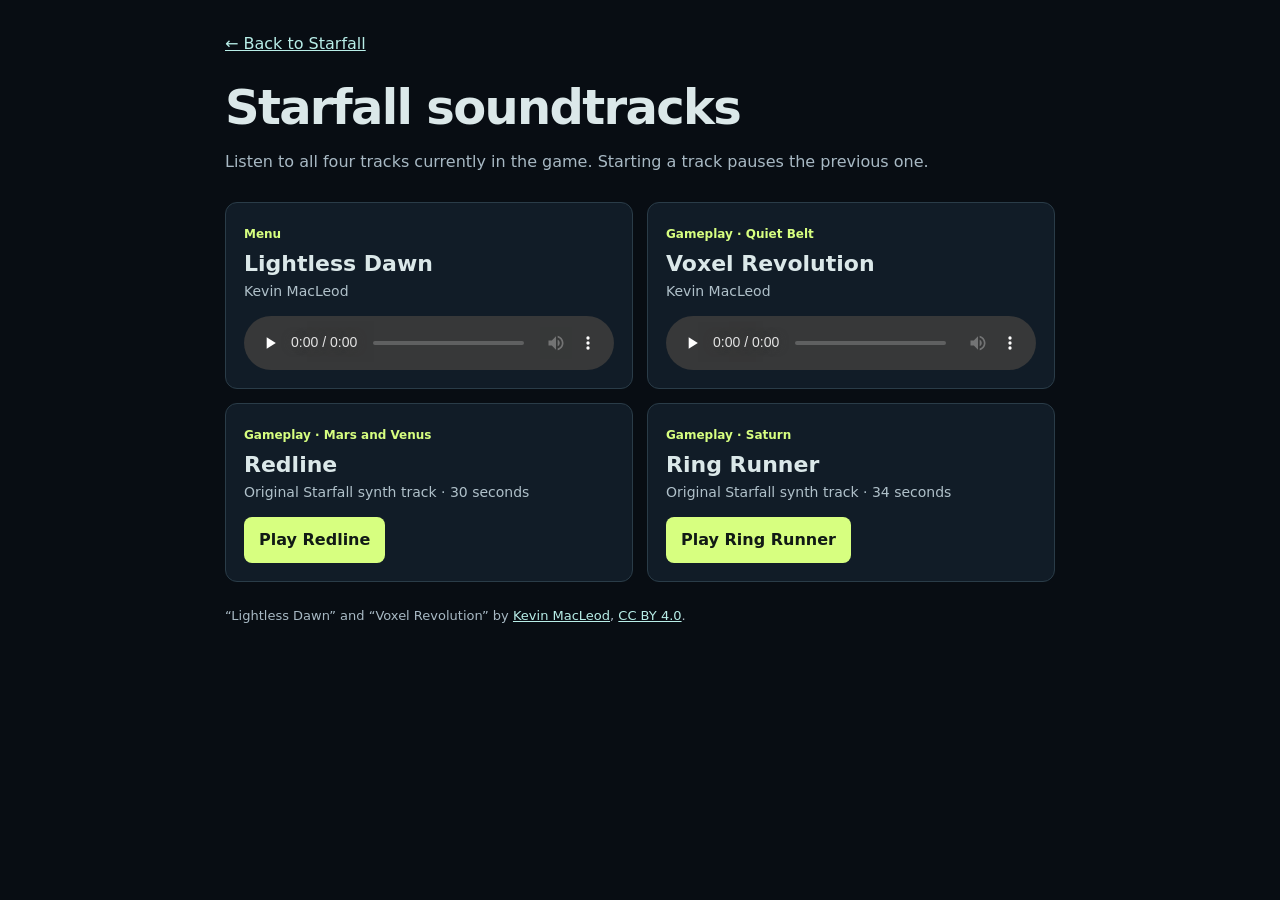
==== soundtracks.html @ fd18fa50 "Add a Starfall soundtrack listening page" ====
<!doctype html>
<html lang="en">
<head>
<meta charset="utf-8">
<meta name="viewport" content="width=device-width, initial-scale=1">
<title>Starfall Soundtracks · Retro Waves</title>
<style>
:root {color-scheme:dark;background:#080d13;color:#dbe8e9;font:16px/1.55 system-ui,sans-serif}
* {box-sizing:border-box}
body {margin:0}
main {width:min(100%, 870px);margin:auto;padding:32px 20px 48px}
a {color:#b8eee8}
header {margin:24px 0 28px}
h1 {margin:0;font-size:clamp(30px, 6vw, 48px);font-weight:650;line-height:1.1;letter-spacing:-.035em}
header p,footer {color:#a8b9c4}
.tracks {display:grid;grid-template-columns:repeat(2,minmax(0,1fr));gap:14px}
article {background:#111c27;border:1px solid #2a3c48;border-radius:12px;padding:18px;min-width:0}
h2 {margin:4px 0 3px;font-size:22px;font-weight:650;line-height:1.25}
.location {color:#d7ff80;font-size:12px;font-weight:600}
.credit {margin:0 0 14px;color:#b0c1ca;font-size:14px}
audio {display:block;width:100%;min-height:46px}
audio[hidden],button[hidden] {display:none}
button {min-height:46px;padding:0 15px;color:#111a15;background:#d7ff80;border:0;border-radius:8px;font:inherit;font-weight:650;cursor:pointer}
button:disabled {opacity:.6}
button:focus-visible,a:focus-visible,audio:focus-visible {outline:2px solid #7de8e0;outline-offset:4px}
.error {color:#ffb5ae;font-size:13px;margin:6px 0 0}
.error:empty {display:none}
footer {margin-top:24px;font-size:13px}
@media(max-width:630px){.tracks {grid-template-columns:1fr} main {padding-top:20px}}
</style>
</head>
<body>
<main>
<a href="./">← Back to Starfall</a>
<header>
  <h1>Starfall soundtracks</h1>
  <p>Listen to all four tracks currently in the game. Starting a track pauses the previous one.</p>
</header>
<section class="tracks" aria-label="Soundtracks">
  <article>
    <span class="location">Menu</span>
    <h2>Lightless Dawn</h2>
    <p class="credit">Kevin MacLeod</p>
    <audio controls preload="none" aria-label="Lightless Dawn" src="lightless-dawn.mp3"></audio>
    <p class="error" role="status"></p>
  </article>
  <article>
    <span class="location">Gameplay · Quiet Belt</span>
    <h2>Voxel Revolution</h2>
    <p class="credit">Kevin MacLeod</p>
    <audio controls preload="none" aria-label="Voxel Revolution" src="voxel-revolution.mp3"></audio>
    <p class="error" role="status"></p>
  </article>
  <article>
    <span class="location">Gameplay · Mars and Venus</span>
    <h2>Redline</h2>
    <p class="credit">Original Starfall synth track · 30 seconds</p>
    <button type="button" data-loop="redline">Play Redline</button>
    <audio hidden controls preload="none" aria-label="Redline"></audio>
    <p class="error" role="status"></p>
  </article>
  <article>
    <span class="location">Gameplay · Saturn</span>
    <h2>Ring Runner</h2>
    <p class="credit">Original Starfall synth track · 34 seconds</p>
    <button type="button" data-loop="rings">Play Ring Runner</button>
    <audio hidden controls preload="none" aria-label="Ring Runner"></audio>
    <p class="error" role="status"></p>
  </article>
</section>
<footer>
  “Lightless Dawn” and “Voxel Revolution” by <a href="https://incompetech.com/">Kevin MacLeod</a>,
  <a href="https://creativecommons.org/licenses/by/4.0/">CC BY 4.0</a>.
</footer>
</main>
<script>
'use strict';
// Use the same synth renderer as music.js. Here createBuffer exposes the
// same float channels so the result can be played in a native audio control.
const context={
  createBuffer(channels,length,sampleRate){
    const samples=Array.from({length:channels},()=>new Float32Array(length));
    return {length,sampleRate,numberOfChannels:channels,getChannelData:index=>samples[index]};
  }
};
  function renderLoop(name){
    const mars=name==='redline';
    const sampleRate=22050, beat=60/(mars?128:114);
    const length=Math.round(64*beat*sampleRate);
    const buffer=context.createBuffer(2,length,sampleRate);
    const left=buffer.getChannelData(0),right=buffer.getChannelData(1);
    const tau=2*Math.PI;
    let seed=mars?3191:7613;
    const noise=()=>{
      seed=(Math.imul(seed,1664525)+1013904223)>>>0;
      return seed/4294967296*2-1;
    };
    const add=(start,duration,amp,pan,tone,attack=.012)=>{
      const first=Math.round(start*beat*sampleRate);
      const span=Math.round(duration*beat*sampleRate);
      const lg=Math.sqrt((1-pan)*.5)*amp,rg=Math.sqrt((1+pan)*.5)*amp;
      for(let i=0;i<span;i++){
        const time=i/sampleRate;
        const envelope=Math.min(1,time/attack,(span-i)/(sampleRate*.045));
        const sample=tone(time)*envelope;
        const out=(first+i)%length;
        left[out]+=sample*lg;
        right[out]+=sample*rg;
      }
    };
    const note=(start,duration,midi,amp,pan,voice)=>{
      const freq=440*2**((midi-69)/12);
      const phase=tau*freq;
      add(start,duration,amp,pan,t=>voice(phase*t,t));
    };
    const bass=(p,t)=>Math.sin(p)*.75+Math.sin(2*p)*.2+Math.sin(3*p)*.08;
    const arp=(p,t)=>(Math.sin(p)*.72+Math.sin(2*p)*.22+Math.sin(3*p)*.12)*Math.exp(-5*t);
    const lead=(p,t)=>Math.sin(p+Math.sin(t*35)*.2)*.69+Math.sin(3*p)*.18;
    const pad=(p,t)=>(Math.sin(p*.997)+Math.sin(p*1.003))*.36+Math.sin(2*p)*.17;
    const progression=mars?
      [[45,57,60,64,67],[41,53,57,60,64],[48,55,60,64,67],[43,55,59,62,65]]:
      [[42,54,57,61,64],[38,54,57,62,66],[45,52,57,61,64],[40,52,56,59,64]];
    const melody=mars?[[2,3,4,2],[1,2,3,1],[2,4,3,2],[3,2,1,2]]:
      [[4,3,2,3],[2,3,4,1],[3,2,4,2],[4,2,1,3]];
    for(let bar=0;bar<16;bar++){
      const start=bar*4, chord=progression[bar%4];
      for(const step of mars?[0,1.5,2,3.25]:[0,2,2.75]){
        note(start+step,.65,chord[0]+(step===2?12:0),.19,0,bass);
      }
      for(let i=0;i<8;i++){
        const degree=1+([0,2,1,3,2,0,3,1][i]+Math.floor(bar/8))%4;
        note(start+i*.5,.43,chord[degree]+12,.085,(i%2?.38:-.38),arp);
        add(start+i*.5,.16,i%2?.035:.017,.22,t=>noise()*Math.exp(-55*t),.004);
      }
      for(const step of mars?[0,2,3.5]:[0,2]){
        add(start+step,.44,.26,0,t=>Math.sin(tau*(44*t+3.7*(1-Math.exp(-27*t))))*Math.exp(-15*t),.007);
      }
      for(const step of [1,3]){
        add(start+step,.32,.095,-.12,t=>(noise()*.62+Math.sin(tau*165*t)*.32)*Math.exp(-20*t),.004);
      }
      if(!mars||bar%8>=4){
        for(const degree of [1,2,3])note(start,3.9,chord[degree],.042,(degree-2)*.48,pad);
      }
      if(bar%8>=4||bar%4===2){
        melody[bar%4].forEach((degree,i)=>{
          if(i===2&&bar%2===0)return;
          note(start+i+(mars?.25:.5),i===3?.45:.72,chord[degree]+12,.10,-.12,lead);
        });
      }
    }
    return buffer;
  }

function waveFile(buffer){
  const channels=buffer.numberOfChannels, bytesPerSample=2;
  const frameSize=channels*bytesPerSample;
  const dataSize=frameSize*buffer.length;
  const file=new ArrayBuffer(44+dataSize);
  const view=new DataView(file);
  const writeText=(offset,value)=>{
    for(let i=0;i<value.length;i++)view.setUint8(offset+i,value.charCodeAt(i));
  };
  writeText(0,'RIFF');
  view.setUint32(4,36+dataSize,true);
  writeText(8,'WAVE');
  writeText(12,'fmt ');
  view.setUint32(16,16,true);
  view.setUint16(20,1,true);
  view.setUint16(22,channels,true);
  view.setUint32(24,buffer.sampleRate,true);
  view.setUint32(28,buffer.sampleRate*frameSize,true);
  view.setUint16(32,frameSize,true);
  view.setUint16(34,16,true);
  writeText(36,'data');
  view.setUint32(40,dataSize,true);
  const samples=Array.from({length:channels},(_,i)=>buffer.getChannelData(i));
  let offset=44;
  for(let frame=0;frame<buffer.length;frame++){
    for(const channel of samples){
      const value=Math.max(-1,Math.min(1,channel[frame]));
      view.setInt16(offset,Math.round(value*(value<0?32768:32767)),true);
      offset+=bytesPerSample;
    }
  }
  return new Blob([file],{type:'audio/wav'});
}

const players=[...document.querySelectorAll('audio')];
for(const player of players){
  const message=player.closest('article').querySelector('.error');
  player.addEventListener('play',()=>{
    for(const other of players)if(other!==player)other.pause();
    message.textContent='';
  });
  player.addEventListener('error',()=>{message.textContent='Audio could not load. Refresh this page to try again.';});
}
for(const button of document.querySelectorAll('[data-loop]')){
  button.addEventListener('click',()=>{
    const card=button.closest('article'),player=card.querySelector('audio'),message=card.querySelector('.error');
    try {
      player.src=URL.createObjectURL(waveFile(renderLoop(button.dataset.loop)));
      player.hidden=false;
      button.hidden=true;
      player.play().catch(()=>{message.textContent='Press play in the audio player to start.';});
      player.focus();
    } catch {
      message.textContent='Could not prepare the audio. Tap the button to try again.';
    }
  });
}
</script>
</body>
</html>
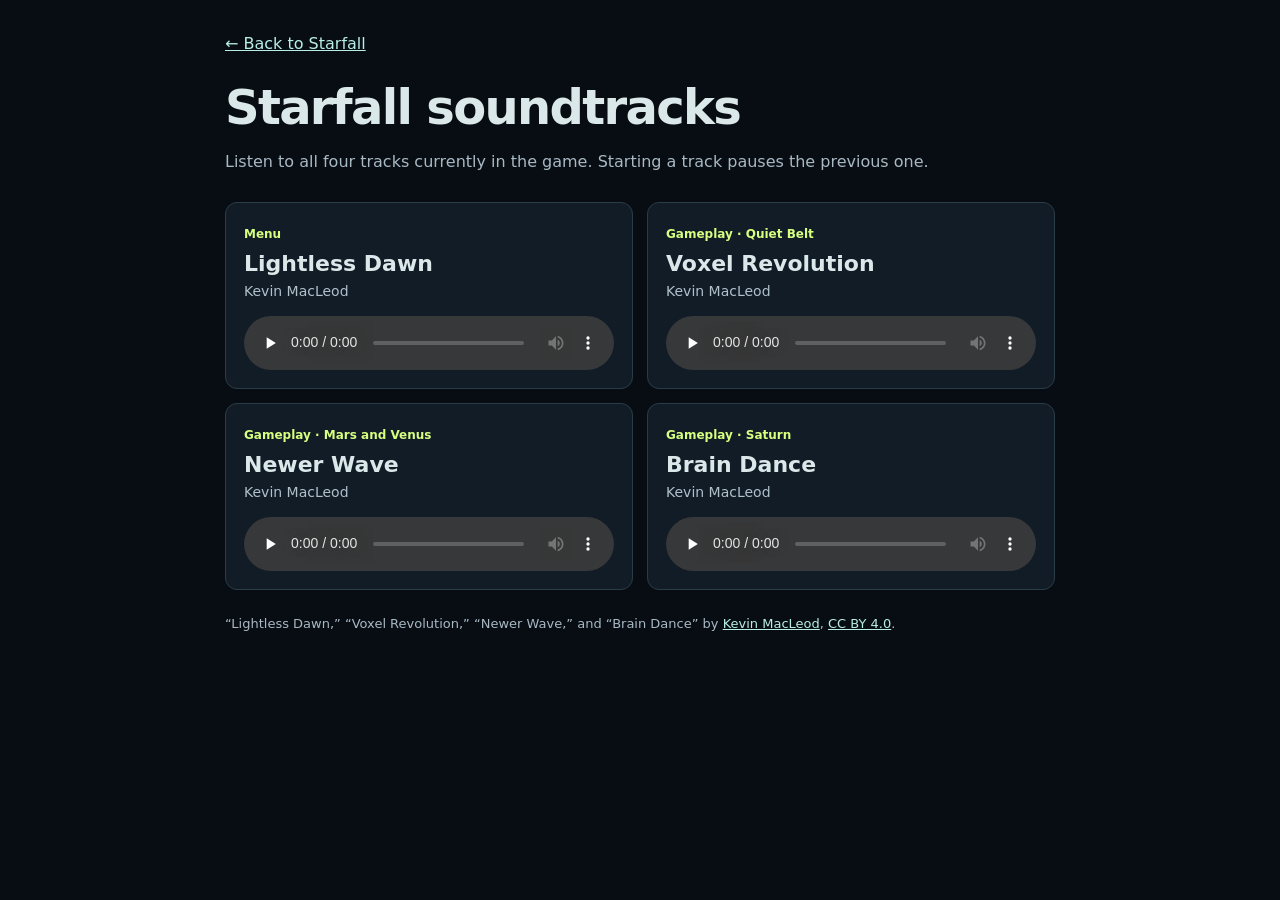
==== commit e5ebc439: "Replace Starfall sector music with Newer Wave and Brain Dance" ====
--- a/soundtracks.html
+++ b/soundtracks.html
@@ -53,138 +53,26 @@
   </article>
   <article>
     <span class="location">Gameplay · Mars and Venus</span>
-    <h2>Redline</h2>
-    <p class="credit">Original Starfall synth track · 30 seconds</p>
-    <button type="button" data-loop="redline">Play Redline</button>
-    <audio hidden controls preload="none" aria-label="Redline"></audio>
+    <h2>Newer Wave</h2>
+    <p class="credit">Kevin MacLeod</p>
+    <audio controls preload="none" aria-label="Newer Wave" src="newer-wave.mp3"></audio>
     <p class="error" role="status"></p>
   </article>
   <article>
     <span class="location">Gameplay · Saturn</span>
-    <h2>Ring Runner</h2>
-    <p class="credit">Original Starfall synth track · 34 seconds</p>
-    <button type="button" data-loop="rings">Play Ring Runner</button>
-    <audio hidden controls preload="none" aria-label="Ring Runner"></audio>
+    <h2>Brain Dance</h2>
+    <p class="credit">Kevin MacLeod</p>
+    <audio controls preload="none" aria-label="Brain Dance" src="brain-dance.mp3"></audio>
     <p class="error" role="status"></p>
   </article>
 </section>
 <footer>
-  “Lightless Dawn” and “Voxel Revolution” by <a href="https://incompetech.com/">Kevin MacLeod</a>,
+  “Lightless Dawn,” “Voxel Revolution,” “Newer Wave,” and “Brain Dance” by <a href="https://incompetech.com/">Kevin MacLeod</a>,
   <a href="https://creativecommons.org/licenses/by/4.0/">CC BY 4.0</a>.
 </footer>
 </main>
 <script>
 'use strict';
-// Use the same synth renderer as music.js. Here createBuffer exposes the
-// same float channels so the result can be played in a native audio control.
-const context={
-  createBuffer(channels,length,sampleRate){
-    const samples=Array.from({length:channels},()=>new Float32Array(length));
-    return {length,sampleRate,numberOfChannels:channels,getChannelData:index=>samples[index]};
-  }
-};
-  function renderLoop(name){
-    const mars=name==='redline';
-    const sampleRate=22050, beat=60/(mars?128:114);
-    const length=Math.round(64*beat*sampleRate);
-    const buffer=context.createBuffer(2,length,sampleRate);
-    const left=buffer.getChannelData(0),right=buffer.getChannelData(1);
-    const tau=2*Math.PI;
-    let seed=mars?3191:7613;
-    const noise=()=>{
-      seed=(Math.imul(seed,1664525)+1013904223)>>>0;
-      return seed/4294967296*2-1;
-    };
-    const add=(start,duration,amp,pan,tone,attack=.012)=>{
-      const first=Math.round(start*beat*sampleRate);
-      const span=Math.round(duration*beat*sampleRate);
-      const lg=Math.sqrt((1-pan)*.5)*amp,rg=Math.sqrt((1+pan)*.5)*amp;
-      for(let i=0;i<span;i++){
-        const time=i/sampleRate;
-        const envelope=Math.min(1,time/attack,(span-i)/(sampleRate*.045));
-        const sample=tone(time)*envelope;
-        const out=(first+i)%length;
-        left[out]+=sample*lg;
-        right[out]+=sample*rg;
-      }
-    };
-    const note=(start,duration,midi,amp,pan,voice)=>{
-      const freq=440*2**((midi-69)/12);
-      const phase=tau*freq;
-      add(start,duration,amp,pan,t=>voice(phase*t,t));
-    };
-    const bass=(p,t)=>Math.sin(p)*.75+Math.sin(2*p)*.2+Math.sin(3*p)*.08;
-    const arp=(p,t)=>(Math.sin(p)*.72+Math.sin(2*p)*.22+Math.sin(3*p)*.12)*Math.exp(-5*t);
-    const lead=(p,t)=>Math.sin(p+Math.sin(t*35)*.2)*.69+Math.sin(3*p)*.18;
-    const pad=(p,t)=>(Math.sin(p*.997)+Math.sin(p*1.003))*.36+Math.sin(2*p)*.17;
-    const progression=mars?
-      [[45,57,60,64,67],[41,53,57,60,64],[48,55,60,64,67],[43,55,59,62,65]]:
-      [[42,54,57,61,64],[38,54,57,62,66],[45,52,57,61,64],[40,52,56,59,64]];
-    const melody=mars?[[2,3,4,2],[1,2,3,1],[2,4,3,2],[3,2,1,2]]:
-      [[4,3,2,3],[2,3,4,1],[3,2,4,2],[4,2,1,3]];
-    for(let bar=0;bar<16;bar++){
-      const start=bar*4, chord=progression[bar%4];
-      for(const step of mars?[0,1.5,2,3.25]:[0,2,2.75]){
-        note(start+step,.65,chord[0]+(step===2?12:0),.19,0,bass);
-      }
-      for(let i=0;i<8;i++){
-        const degree=1+([0,2,1,3,2,0,3,1][i]+Math.floor(bar/8))%4;
-        note(start+i*.5,.43,chord[degree]+12,.085,(i%2?.38:-.38),arp);
-        add(start+i*.5,.16,i%2?.035:.017,.22,t=>noise()*Math.exp(-55*t),.004);
-      }
-      for(const step of mars?[0,2,3.5]:[0,2]){
-        add(start+step,.44,.26,0,t=>Math.sin(tau*(44*t+3.7*(1-Math.exp(-27*t))))*Math.exp(-15*t),.007);
-      }
-      for(const step of [1,3]){
-        add(start+step,.32,.095,-.12,t=>(noise()*.62+Math.sin(tau*165*t)*.32)*Math.exp(-20*t),.004);
-      }
-      if(!mars||bar%8>=4){
-        for(const degree of [1,2,3])note(start,3.9,chord[degree],.042,(degree-2)*.48,pad);
-      }
-      if(bar%8>=4||bar%4===2){
-        melody[bar%4].forEach((degree,i)=>{
-          if(i===2&&bar%2===0)return;
-          note(start+i+(mars?.25:.5),i===3?.45:.72,chord[degree]+12,.10,-.12,lead);
-        });
-      }
-    }
-    return buffer;
-  }
-
-function waveFile(buffer){
-  const channels=buffer.numberOfChannels, bytesPerSample=2;
-  const frameSize=channels*bytesPerSample;
-  const dataSize=frameSize*buffer.length;
-  const file=new ArrayBuffer(44+dataSize);
-  const view=new DataView(file);
-  const writeText=(offset,value)=>{
-    for(let i=0;i<value.length;i++)view.setUint8(offset+i,value.charCodeAt(i));
-  };
-  writeText(0,'RIFF');
-  view.setUint32(4,36+dataSize,true);
-  writeText(8,'WAVE');
-  writeText(12,'fmt ');
-  view.setUint32(16,16,true);
-  view.setUint16(20,1,true);
-  view.setUint16(22,channels,true);
-  view.setUint32(24,buffer.sampleRate,true);
-  view.setUint32(28,buffer.sampleRate*frameSize,true);
-  view.setUint16(32,frameSize,true);
-  view.setUint16(34,16,true);
-  writeText(36,'data');
-  view.setUint32(40,dataSize,true);
-  const samples=Array.from({length:channels},(_,i)=>buffer.getChannelData(i));
-  let offset=44;
-  for(let frame=0;frame<buffer.length;frame++){
-    for(const channel of samples){
-      const value=Math.max(-1,Math.min(1,channel[frame]));
-      view.setInt16(offset,Math.round(value*(value<0?32768:32767)),true);
-      offset+=bytesPerSample;
-    }
-  }
-  return new Blob([file],{type:'audio/wav'});
-}
-
 const players=[...document.querySelectorAll('audio')];
 for(const player of players){
   const message=player.closest('article').querySelector('.error');
@@ -194,20 +82,6 @@
   });
   player.addEventListener('error',()=>{message.textContent='Audio could not load. Refresh this page to try again.';});
 }
-for(const button of document.querySelectorAll('[data-loop]')){
-  button.addEventListener('click',()=>{
-    const card=button.closest('article'),player=card.querySelector('audio'),message=card.querySelector('.error');
-    try {
-      player.src=URL.createObjectURL(waveFile(renderLoop(button.dataset.loop)));
-      player.hidden=false;
-      button.hidden=true;
-      player.play().catch(()=>{message.textContent='Press play in the audio player to start.';});
-      player.focus();
-    } catch {
-      message.textContent='Could not prepare the audio. Tap the button to try again.';
-    }
-  });
-}
 </script>
 </body>
 </html>
